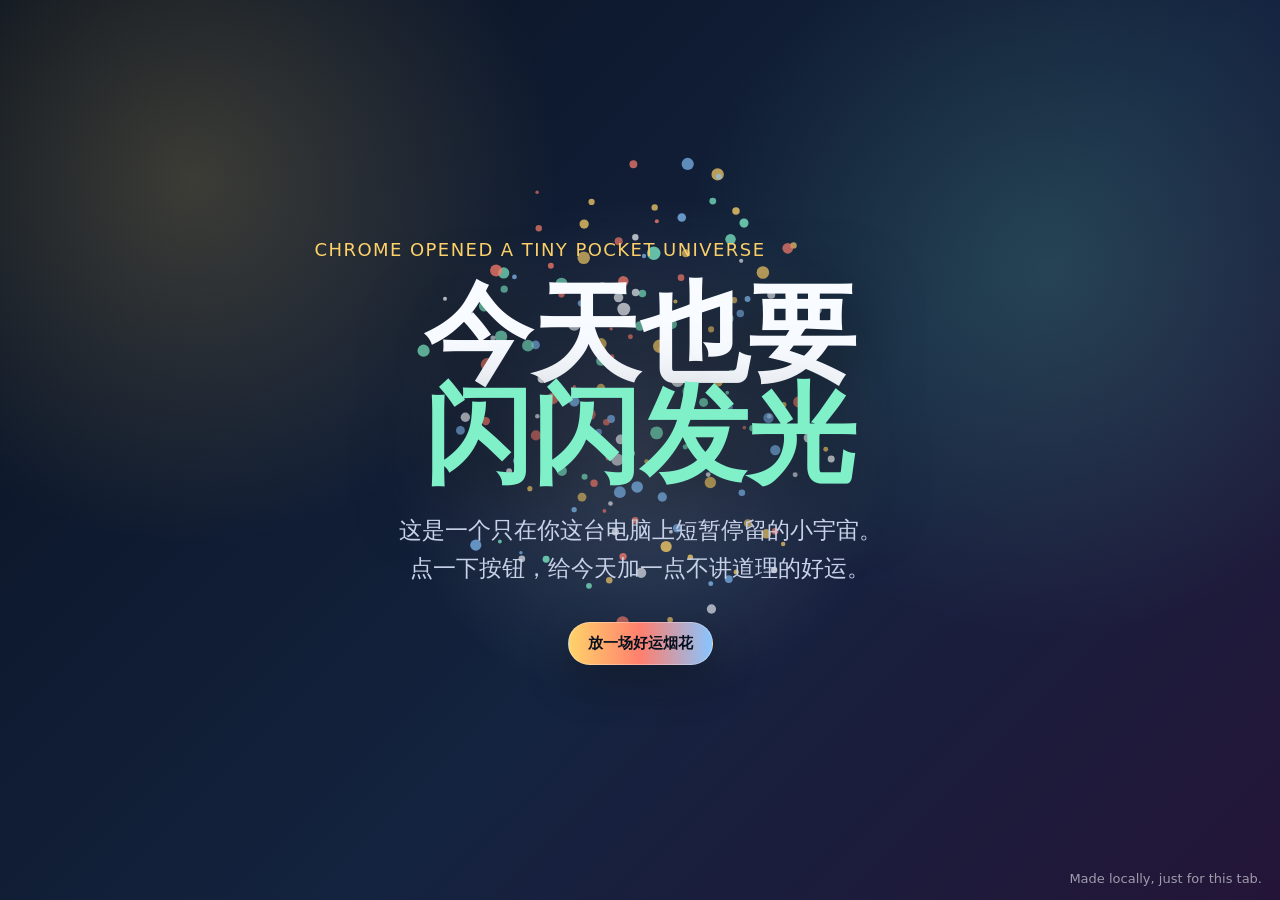
==== surprise.html @ ae283f77 "Add surprise fireworks page" ====
<!doctype html>
<html lang="zh-CN">
<head>
  <meta charset="utf-8">
  <meta name="viewport" content="width=device-width, initial-scale=1">
  <title>给 Jason 的小惊喜</title>
  <style>
    :root {
      color-scheme: dark;
      --ink: #f8fbff;
      --muted: #c7d2e8;
      --gold: #ffd36a;
      --coral: #ff7f6e;
      --mint: #80f0c9;
      --sky: #88c5ff;
      --bg0: #08111f;
      --bg1: #14233f;
    }

    * {
      box-sizing: border-box;
    }

    body {
      margin: 0;
      min-height: 100vh;
      overflow: hidden;
      font-family: Inter, "Microsoft YaHei", "PingFang SC", system-ui, sans-serif;
      color: var(--ink);
      background:
        radial-gradient(circle at 15% 20%, rgba(255, 211, 106, .2), transparent 28%),
        radial-gradient(circle at 82% 30%, rgba(128, 240, 201, .16), transparent 30%),
        linear-gradient(135deg, var(--bg0), var(--bg1) 58%, #241538);
    }

    canvas {
      position: fixed;
      inset: 0;
      width: 100%;
      height: 100%;
    }

    main {
      position: relative;
      z-index: 2;
      display: grid;
      min-height: 100vh;
      place-items: center;
      padding: 28px;
      text-align: center;
    }

    .message {
      width: min(850px, 94vw);
    }

    .kicker {
      margin: 0 0 18px;
      color: var(--gold);
      font-size: clamp(14px, 2vw, 18px);
      letter-spacing: .08em;
      text-transform: uppercase;
    }

    h1 {
      margin: 0;
      font-size: clamp(44px, 9vw, 108px);
      line-height: .94;
      letter-spacing: 0;
      text-wrap: balance;
      text-shadow: 0 18px 70px rgba(0, 0, 0, .55);
    }

    .line {
      display: block;
    }

    .line:nth-child(2) {
      color: var(--mint);
    }

    p {
      width: min(650px, 100%);
      margin: 26px auto 0;
      color: var(--muted);
      font-size: clamp(17px, 2.5vw, 23px);
      line-height: 1.65;
      text-wrap: balance;
    }

    button {
      appearance: none;
      margin-top: 34px;
      border: 1px solid rgba(255, 255, 255, .3);
      border-radius: 999px;
      padding: 13px 19px;
      color: #08111f;
      background: linear-gradient(90deg, var(--gold), var(--coral), var(--sky));
      box-shadow: 0 16px 42px rgba(0, 0, 0, .35);
      cursor: pointer;
      font: 700 15px/1 system-ui, sans-serif;
    }

    .note {
      position: fixed;
      right: 18px;
      bottom: 14px;
      z-index: 3;
      color: rgba(248, 251, 255, .58);
      font-size: 13px;
    }

    @media (max-width: 560px) {
      body {
        overflow: auto;
      }

      main {
        min-height: 100svh;
      }

      .note {
        position: static;
        margin: -36px 18px 14px;
        text-align: center;
      }
    }
  </style>
</head>
<body>
  <canvas id="sky"></canvas>
  <main>
    <section class="message" aria-label="surprise message">
      <p class="kicker">Chrome opened a tiny pocket universe</p>
      <h1>
        <span class="line">今天也要</span>
        <span class="line">闪闪发光</span>
      </h1>
      <p>
        这是一个只在你这台电脑上短暂停留的小宇宙。点一下按钮，给今天加一点不讲道理的好运。
      </p>
      <button id="burst">放一场好运烟花</button>
    </section>
  </main>
  <div class="note">Made locally, just for this tab.</div>

  <script>
    const canvas = document.querySelector("#sky");
    const ctx = canvas.getContext("2d");
    const button = document.querySelector("#burst");
    const colors = ["#ffd36a", "#ff7f6e", "#80f0c9", "#88c5ff", "#f8fbff"];
    let width = 0;
    let height = 0;
    let particles = [];
    let pointer = { x: innerWidth / 2, y: innerHeight / 2 };

    function resize() {
      const scale = Math.min(devicePixelRatio || 1, 2);
      width = innerWidth;
      height = innerHeight;
      canvas.width = Math.floor(width * scale);
      canvas.height = Math.floor(height * scale);
      canvas.style.width = width + "px";
      canvas.style.height = height + "px";
      ctx.setTransform(scale, 0, 0, scale, 0, 0);
    }

    function addBurst(x, y, amount = 130) {
      for (let i = 0; i < amount; i += 1) {
        const angle = Math.random() * Math.PI * 2;
        const speed = 1.5 + Math.random() * 7.5;
        particles.push({
          x,
          y,
          vx: Math.cos(angle) * speed,
          vy: Math.sin(angle) * speed,
          life: 70 + Math.random() * 45,
          age: 0,
          size: 1.2 + Math.random() * 3.8,
          color: colors[Math.floor(Math.random() * colors.length)]
        });
      }
    }

    function addDrift() {
      if (particles.length < 360) {
        particles.push({
          x: Math.random() * width,
          y: height + 20,
          vx: (Math.random() - .5) * .4,
          vy: -(.25 + Math.random() * .85),
          life: 240 + Math.random() * 160,
          age: 0,
          size: .8 + Math.random() * 2.2,
          color: colors[Math.floor(Math.random() * colors.length)]
        });
      }
    }

    function draw() {
      ctx.clearRect(0, 0, width, height);
      const glow = ctx.createRadialGradient(pointer.x, pointer.y, 0, pointer.x, pointer.y, 260);
      glow.addColorStop(0, "rgba(255,255,255,.16)");
      glow.addColorStop(1, "rgba(255,255,255,0)");
      ctx.fillStyle = glow;
      ctx.fillRect(0, 0, width, height);

      addDrift();
      particles = particles.filter((p) => p.age < p.life);
      for (const p of particles) {
        p.age += 1;
        p.x += p.vx;
        p.y += p.vy;
        p.vy += .018;
        p.vx *= .992;
        const alpha = Math.max(0, 1 - p.age / p.life);
        ctx.globalAlpha = alpha;
        ctx.fillStyle = p.color;
        ctx.beginPath();
        ctx.arc(p.x, p.y, p.size * (0.6 + alpha), 0, Math.PI * 2);
        ctx.fill();
      }
      ctx.globalAlpha = 1;
      requestAnimationFrame(draw);
    }

    addEventListener("resize", resize);
    addEventListener("pointermove", (event) => {
      pointer = { x: event.clientX, y: event.clientY };
    });
    addEventListener("click", (event) => {
      if (event.target !== button) addBurst(event.clientX, event.clientY, 55);
    });
    button.addEventListener("click", () => {
      addBurst(width / 2, height * .42, 230);
      button.textContent = "好运已到账";
      setTimeout(() => {
        button.textContent = "再来一场";
      }, 1300);
    });

    resize();
    addBurst(width / 2, height * .42, 180);
    draw();
  </script>
</body>
</html>
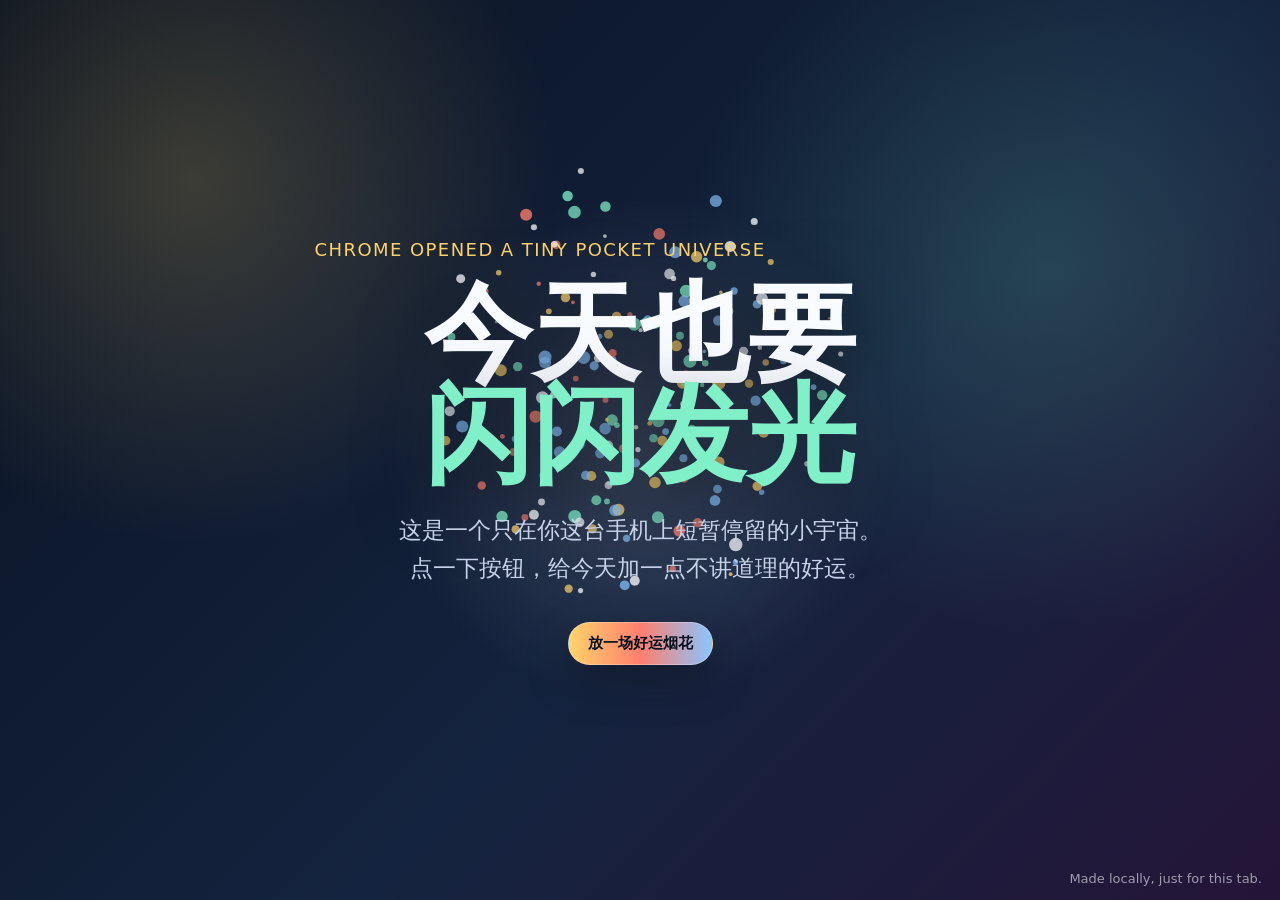
==== commit d7e7ca51: "Personalize surprise page for Zhang Ti" ====
--- a/surprise.html
+++ b/surprise.html
@@ -3,7 +3,7 @@
 <head>
   <meta charset="utf-8">
   <meta name="viewport" content="width=device-width, initial-scale=1">
-  <title>给 Jason 的小惊喜</title>
+  <title>给张醍的小惊喜</title>
   <style>
     :root {
       color-scheme: dark;
@@ -137,7 +137,7 @@
         <span class="line">闪闪发光</span>
       </h1>
       <p>
-        这是一个只在你这台电脑上短暂停留的小宇宙。点一下按钮，给今天加一点不讲道理的好运。
+        这是一个只在你这台手机上短暂停留的小宇宙。点一下按钮，给今天加一点不讲道理的好运。
       </p>
       <button id="burst">放一场好运烟花</button>
     </section>
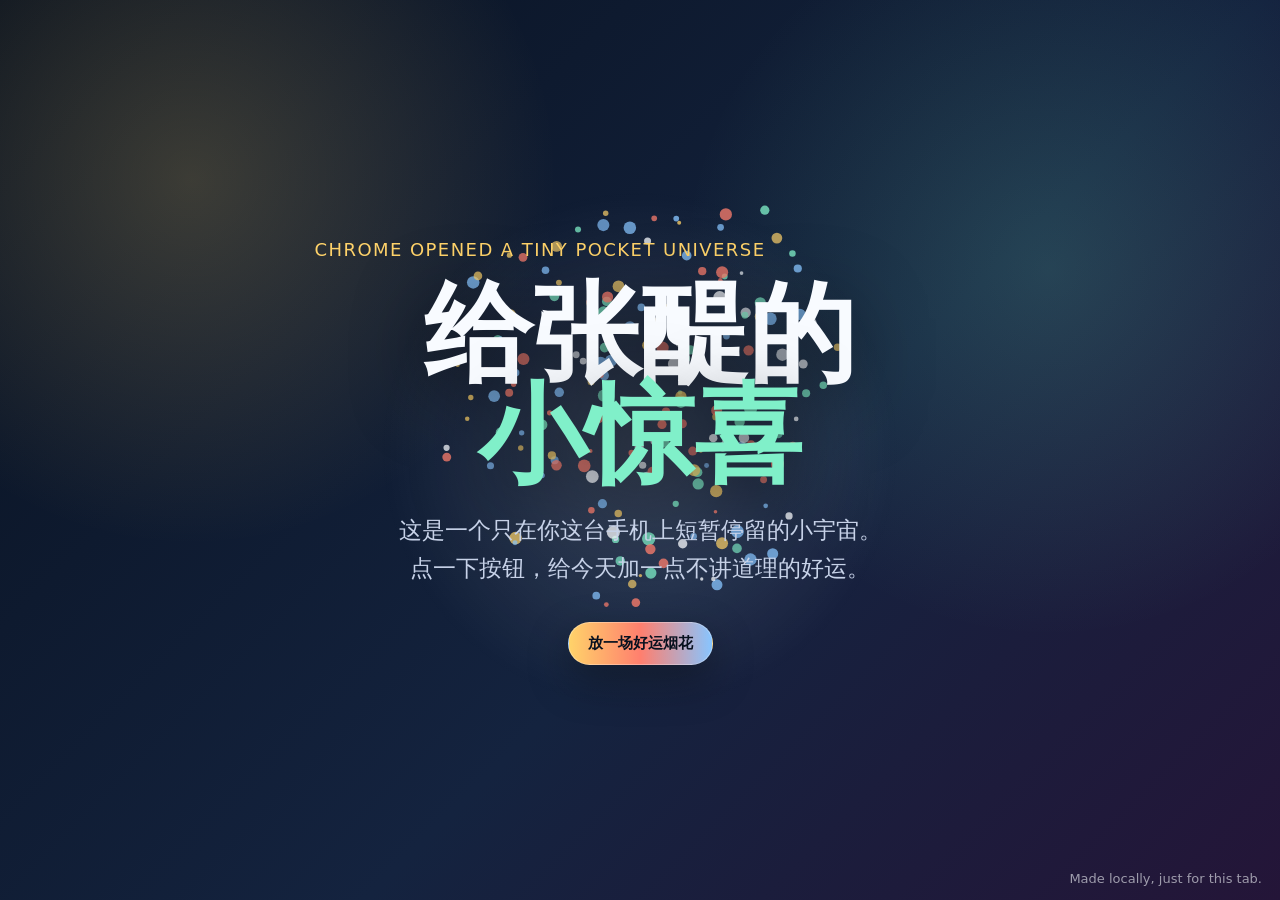
==== commit 47bfc0d1: "Update visible surprise text" ====
--- a/surprise.html
+++ b/surprise.html
@@ -133,8 +133,8 @@
     <section class="message" aria-label="surprise message">
       <p class="kicker">Chrome opened a tiny pocket universe</p>
       <h1>
-        <span class="line">今天也要</span>
-        <span class="line">闪闪发光</span>
+        <span class="line">给张醍的</span>
+        <span class="line">小惊喜</span>
       </h1>
       <p>
         这是一个只在你这台手机上短暂停留的小宇宙。点一下按钮，给今天加一点不讲道理的好运。
